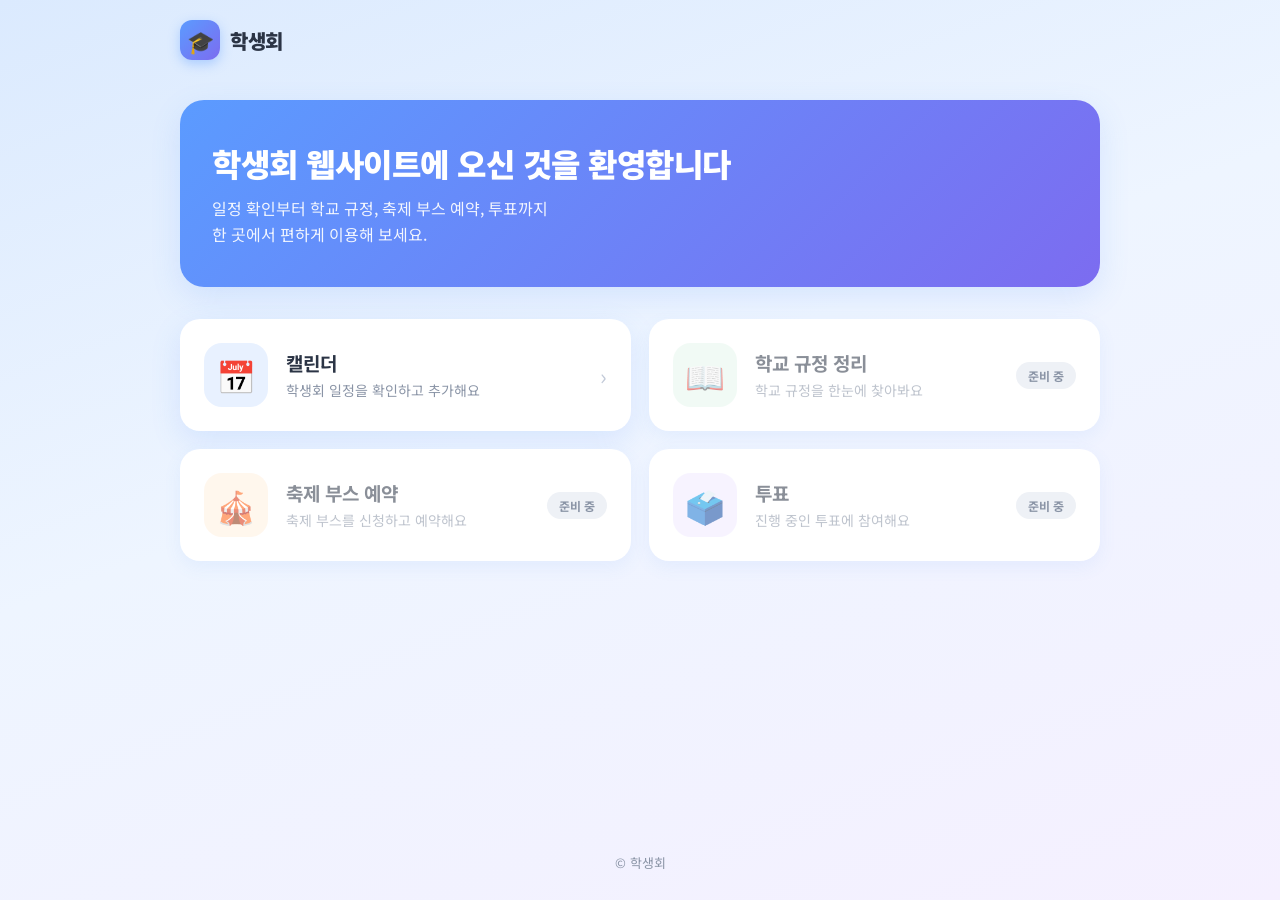
==== index.html @ 99720267 "로그인 Added user area rendering script to index.html." ====
<!DOCTYPE html>
<html lang="ko">
<head>
    <meta charset="UTF-8">
    <meta name="viewport" content="width=device-width, initial-scale=1.0">
    <title>학생회 웹사이트</title>
    <link rel="stylesheet" href="main.css">
</head>
<body>

    <header class="site-header">
        <a class="logo" href="index.html">
            <span class="logo-mark">🎓</span>
            <span>학생회</span>
        </a>

        <!-- 로그인 버튼 / 학번 + 로그아웃 (auth.js가 채워 줘요) -->
        <div id="userArea" class="user-area"></div>
    </header>

    <main>
        <section class="hero">
            <h1>학생회 웹사이트에 오신 것을 환영합니다</h1>
            <p>일정 확인부터 학교 규정, 축제 부스 예약, 투표까지<br>한 곳에서 편하게 이용해 보세요.</p>
        </section>

        <nav class="menu" aria-label="주요 메뉴">

            <!-- 캘린더: 연결됨 -->
            <a class="menu-card" href="calendar.html">
                <span class="menu-icon icon-calendar">📅</span>
                <span class="menu-text">
                    <h2>캘린더</h2>
                    <p>학생회 일정을 확인하고 추가해요</p>
                </span>
                <span class="menu-arrow">›</span>
            </a>

            <!-- 아래 기능들은 페이지가 만들어지면 <div>를 <a href="...">로 바꾸고
                 disabled 클래스와 badge를 빼면 돼요 -->
            <div class="menu-card disabled" aria-disabled="true">
                <span class="menu-icon icon-rules">📖</span>
                <span class="menu-text">
                    <h2>학교 규정 정리</h2>
                    <p>학교 규정을 한눈에 찾아봐요</p>
                </span>
                <span class="badge">준비 중</span>
            </div>

            <div class="menu-card disabled" aria-disabled="true">
                <span class="menu-icon icon-booth">🎪</span>
                <span class="menu-text">
                    <h2>축제 부스 예약</h2>
                    <p>축제 부스를 신청하고 예약해요</p>
                </span>
                <span class="badge">준비 중</span>
            </div>

            <div class="menu-card disabled" aria-disabled="true">
                <span class="menu-icon icon-vote">🗳️</span>
                <span class="menu-text">
                    <h2>투표</h2>
                    <p>진행 중인 투표에 참여해요</p>
                </span>
                <span class="badge">준비 중</span>
            </div>

        </nav>
    </main>

    <footer class="site-footer">
        © 학생회
    </footer>

    <script src="auth.js"></script>
    <script>
        Auth.renderUserArea(document.getElementById("userArea"));
    </script>
</body>
</html>
---- main.css ----
@import url("https://fonts.googleapis.com/css2?family=Noto+Sans+KR:wght@400;500;700;900&display=swap");

:root {
    --primary: #4f8cf7;
    --primary-dark: #3a72d8;
    --purple: #7c6cf0;
    --text: #2b3445;
    --muted: #8a94a6;
    --border: #e6ebf2;
    --shadow: 0 10px 30px rgba(79, 140, 247, 0.15);
}

* {
    box-sizing: border-box;
}

body {
    margin: 0;
    min-height: 100vh;
    display: flex;
    flex-direction: column;
    background: linear-gradient(160deg, #dbeafe 0%, #eef5ff 45%, #f5f0ff 100%);
    background-attachment: fixed;
    color: var(--text);
    font-family: "Noto Sans KR", "Apple SD Gothic Neo", "Malgun Gothic", sans-serif;
}

a {
    color: inherit;
    text-decoration: none;
}

/* ---------- 상단 바 ---------- */

.site-header {
    display: flex;
    justify-content: space-between;
    align-items: center;
    gap: 12px;
    width: 100%;
    max-width: 960px;
    margin: 0 auto;
    padding: 20px 20px 0;
}

.logo {
    display: flex;
    align-items: center;
    gap: 10px;
    font-size: 20px;
    font-weight: 900;
    letter-spacing: -0.3px;
}

.logo-mark {
    display: inline-flex;
    align-items: center;
    justify-content: center;
    width: 40px;
    height: 40px;
    border-radius: 12px;
    background: linear-gradient(135deg, #5b9bff, var(--purple));
    font-size: 22px;
    box-shadow: 0 4px 12px rgba(91, 155, 255, 0.4);
}

.login-button {
    padding: 10px 22px;
    border-radius: 999px;
    background-color: white;
    color: var(--primary-dark);
    font-weight: 700;
    font-size: 14px;
    box-shadow: 0 4px 12px rgba(79, 140, 247, 0.18);
    transition: background-color 0.15s, color 0.15s, transform 0.15s;
}

.login-button:hover {
    background-color: var(--primary);
    color: white;
    transform: translateY(-1px);
}

/* ---------- 메인 ---------- */

main {
    flex: 1;
    width: 100%;
    max-width: 960px;
    margin: 0 auto;
    padding: 0 20px;
}

.hero {
    margin: 40px 0 32px;
    padding: 40px 32px;
    border-radius: 24px;
    background: linear-gradient(135deg, #5b9bff, var(--purple));
    color: white;
    box-shadow: var(--shadow);
}

.hero h1 {
    margin: 0 0 10px;
    font-size: 32px;
    font-weight: 900;
    letter-spacing: -0.5px;
}

.hero p {
    margin: 0;
    font-size: 16px;
    opacity: 0.92;
    line-height: 1.6;
}

.menu {
    display: grid;
    grid-template-columns: repeat(2, minmax(0, 1fr));
    gap: 18px;
}

.menu-card {
    display: flex;
    align-items: center;
    gap: 18px;
    padding: 24px;
    border-radius: 20px;
    background-color: white;
    box-shadow: var(--shadow);
    transition: transform 0.18s, box-shadow 0.18s;
}

.menu-card:hover {
    transform: translateY(-4px);
    box-shadow: 0 16px 36px rgba(79, 140, 247, 0.28);
}

.menu-icon {
    flex-shrink: 0;
    display: flex;
    align-items: center;
    justify-content: center;
    width: 64px;
    height: 64px;
    border-radius: 18px;
    font-size: 32px;
}

.menu-text h2 {
    margin: 0 0 4px;
    font-size: 19px;
    font-weight: 700;
}

.menu-text p {
    margin: 0;
    font-size: 14px;
    line-height: 1.5;
    color: var(--muted);
}

.menu-arrow {
    margin-left: auto;
    font-size: 22px;
    color: #c2cad8;
    transition: transform 0.18s, color 0.18s;
}

.menu-card:hover .menu-arrow {
    transform: translateX(4px);
    color: var(--primary);
}

/* 카드별 아이콘 색 */
.icon-calendar { background-color: #e8f1ff; }
.icon-rules    { background-color: #e6f7ee; }
.icon-booth    { background-color: #fff1e0; }
.icon-vote     { background-color: #f1ebff; }

/* ---------- 준비 중(비활성) 항목 ---------- */

.menu-card.disabled {
    cursor: default;
    box-shadow: 0 6px 18px rgba(79, 140, 247, 0.08);
}

.menu-card.disabled:hover {
    transform: none;
    box-shadow: 0 6px 18px rgba(79, 140, 247, 0.08);
}

.menu-card.disabled .menu-icon,
.menu-card.disabled .menu-text {
    opacity: 0.55;
}

.badge {
    flex-shrink: 0;
    margin-left: auto;
    padding: 5px 12px;
    border-radius: 999px;
    background-color: #eef1f6;
    color: var(--muted);
    font-size: 12px;
    font-weight: 700;
}

.login-button.disabled {
    cursor: default;
    background-color: rgba(255, 255, 255, 0.6);
    color: var(--muted);
    box-shadow: none;
}

.login-button.disabled:hover {
    background-color: rgba(255, 255, 255, 0.6);
    color: var(--muted);
    transform: none;
}

/* ---------- 하단 ---------- */

.site-footer {
    padding: 36px 20px 28px;
    text-align: center;
    font-size: 13px;
    color: var(--muted);
}

/* ---------- 준비 중 페이지 ---------- */

.coming-soon {
    max-width: 480px;
    margin: 80px auto 0;
    padding: 48px 28px;
    border-radius: 24px;
    background-color: white;
    box-shadow: var(--shadow);
    text-align: center;
}

.coming-soon .big-icon {
    font-size: 56px;
    margin-bottom: 10px;
}

.coming-soon h1 {
    margin: 0 0 8px;
    font-size: 24px;
}

.coming-soon p {
    margin: 0 0 24px;
    color: var(--muted);
}

.home-button {
    display: inline-block;
    padding: 11px 26px;
    border-radius: 12px;
    background: linear-gradient(135deg, #5b9bff, var(--purple));
    color: white;
    font-weight: 700;
    box-shadow: 0 4px 12px rgba(91, 155, 255, 0.4);
}

.home-button:hover {
    box-shadow: 0 6px 16px rgba(91, 155, 255, 0.55);
}

/* ---------- 모바일 ---------- */

@media (max-width: 640px) {
    .site-header {
        padding: 14px 14px 0;
    }

    .logo {
        font-size: 17px;
    }

    main {
        padding: 0 14px;
    }

    .hero {
        margin: 24px 0 20px;
        padding: 28px 22px;
        border-radius: 20px;
    }

    .hero h1 {
        font-size: 24px;
    }

    .hero p {
        font-size: 14px;
    }

    .menu {
        grid-template-columns: 1fr;
        gap: 12px;
    }

    .menu-card {
        padding: 18px;
    }

    .menu-icon {
        width: 54px;
        height: 54px;
        font-size: 28px;
    }

    .coming-soon {
        margin-top: 40px;
    }
}
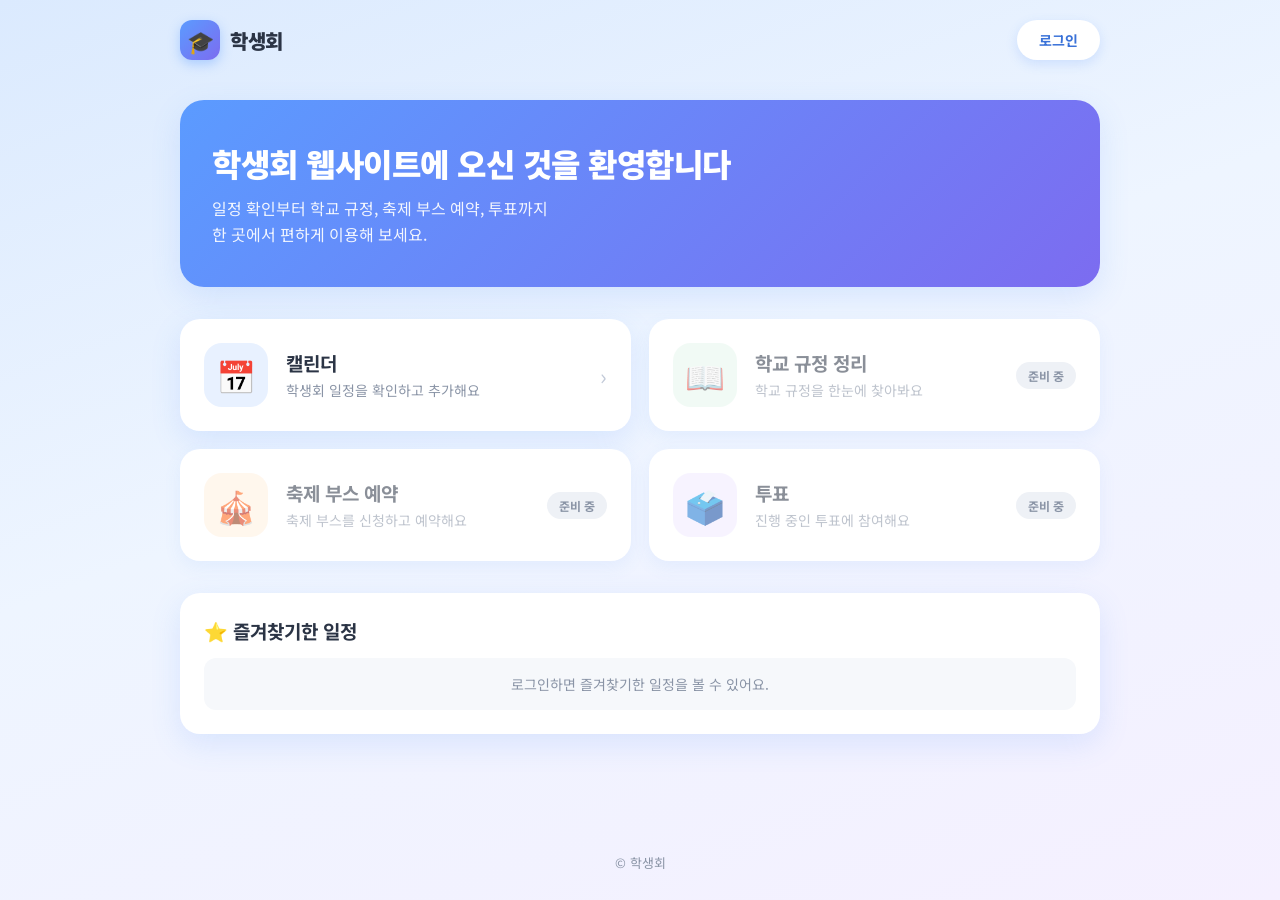
==== commit 536db764: "즐겨찾기 수정" ====
--- a/index.html
+++ b/index.html
@@ -66,6 +66,13 @@
             </div>
 
         </nav>
+
+        <!-- 즐겨찾기한 일정 (지나간 일정은 제외, 날짜순) -->
+        <section class="favorites" aria-labelledby="favoritesTitle">
+            <h2 id="favoritesTitle">⭐ 즐겨찾기한 일정</h2>
+            <ul id="favoriteList" class="favorite-list"></ul>
+            <p id="favoriteEmpty" class="favorite-empty" hidden></p>
+        </section>
     </main>
 
     <footer class="site-footer">
@@ -75,6 +82,130 @@
     <script src="auth.js"></script>
     <script>
         Auth.renderUserArea(document.getElementById("userArea"));
+
+        // ---------- 즐겨찾기한 일정 ----------
+
+        function pad(number) {
+            return String(number).padStart(2, "0");
+        }
+
+        function renderFavorites() {
+
+            const list = document.getElementById("favoriteList");
+            const empty = document.getElementById("favoriteEmpty");
+
+            list.innerHTML = "";
+            empty.hidden = true;
+
+            const user = Auth.getUser();
+
+            // 로그인 안 했으면 안내만 표시
+            if (!user) {
+                empty.textContent = "로그인하면 즐겨찾기한 일정을 볼 수 있어요.";
+                empty.hidden = false;
+                return;
+            }
+
+            // 내 즐겨찾기 ID 목록 (calendar 페이지에서 저장한 값)
+            let favoriteIds = [];
+
+            try {
+                const saved = JSON.parse(
+                    localStorage.getItem(`favoriteIds_${user.id}`)
+                );
+
+                if (Array.isArray(saved)) {
+                    favoriteIds = saved;
+                }
+            } catch (error) {
+                // 값이 깨졌으면 빈 목록으로 처리
+            }
+
+            const favoriteSet = new Set(favoriteIds);
+
+            // 전체 일정
+            let schedules = {};
+
+            try {
+                schedules = JSON.parse(localStorage.getItem("schedules")) || {};
+            } catch (error) {
+                schedules = {};
+            }
+
+            // 오늘 날짜 (YYYY-MM-DD)
+            const now = new Date();
+            const todayKey =
+                `${now.getFullYear()}-${pad(now.getMonth() + 1)}-${pad(now.getDate())}`;
+
+            const items = [];
+
+            for (const dateKey in schedules) {
+
+                const dayList = schedules[dateKey];
+
+                if (!Array.isArray(dayList)) {
+                    continue;
+                }
+
+                dayList.forEach(item => {
+
+                    if (!item || typeof item !== "object" || !favoriteSet.has(item.id)) {
+                        return;
+                    }
+
+                    const datetime = item.datetime || dateKey;
+                    const date = datetime.slice(0, 10);
+
+                    // 지나간 일정(어제까지)은 표시하지 않음 — 오늘 일정은 표시
+                    if (date < todayKey) {
+                        return;
+                    }
+
+                    items.push({
+                        datetime: datetime,
+                        date: date,
+                        title: item.title ?? item.text ?? ""
+                    });
+                });
+            }
+
+            if (items.length === 0) {
+                empty.textContent = "즐겨찾기한 일정이 없습니다.";
+                empty.hidden = false;
+                return;
+            }
+
+            // 날짜순 정렬
+            items.sort((a, b) => a.datetime.localeCompare(b.datetime));
+
+            items.forEach(item => {
+
+                const [year, month, day] = item.date.split("-");
+
+                // 올해가 아니면 연도도 같이 표시
+                const dateText =
+                    (Number(year) !== now.getFullYear() ? `${year}년 ` : "") +
+                    `${Number(month)}월 ${Number(day)}일`;
+
+                const row = document.createElement("li");
+                row.className = "favorite-item";
+
+                const dateElement = document.createElement("span");
+                dateElement.className = "favorite-date";
+                dateElement.textContent = dateText;
+
+                const titleElement = document.createElement("span");
+                titleElement.className = "favorite-title";
+                titleElement.textContent = item.title;
+
+                row.appendChild(dateElement);
+                row.appendChild(titleElement);
+
+                list.appendChild(row);
+            });
+        }
+
+        renderFavorites();
     </script>
 </body>
 </html>
--- a/main.css
+++ b/main.css
@@ -219,6 +219,396 @@
     transform: none;
 }
 
+/* ---------- 로그인 / 사용자 영역 ---------- */
+
+[hidden] {
+    display: none !important;
+}
+
+.user-area {
+    display: flex;
+    align-items: center;
+    gap: 8px;
+}
+
+.user-chip {
+    display: inline-flex;
+    align-items: center;
+    gap: 8px;
+    padding: 9px 14px;
+    border-radius: 999px;
+    background-color: white;
+    font-size: 14px;
+    font-weight: 700;
+    box-shadow: 0 4px 12px rgba(79, 140, 247, 0.18);
+}
+
+.role-badge {
+    padding: 2px 9px;
+    border-radius: 999px;
+    background-color: #eef1f6;
+    color: var(--muted);
+    font-size: 11px;
+    font-weight: 700;
+}
+
+.role-badge.admin {
+    background: linear-gradient(135deg, #5b9bff, var(--purple));
+    color: white;
+}
+
+.logout-button {
+    padding: 9px 14px;
+    border: none;
+    border-radius: 999px;
+    background-color: rgba(255, 255, 255, 0.7);
+    color: var(--muted);
+    font: inherit;
+    font-size: 13px;
+    font-weight: 700;
+    cursor: pointer;
+    transition: background-color 0.15s, color 0.15s;
+}
+
+.logout-button:hover {
+    background-color: white;
+    color: #d94444;
+}
+
+/* ---------- 로그인 화면 ---------- */
+
+/* 배경 장식 (흐릿한 색 덩어리) */
+.login-page {
+    position: relative;
+    overflow-x: hidden;
+}
+
+.login-page::before,
+.login-page::after {
+    content: "";
+    position: fixed;
+    z-index: 0;
+    border-radius: 50%;
+    filter: blur(70px);
+    opacity: 0.55;
+    pointer-events: none;
+}
+
+.login-page::before {
+    width: 380px;
+    height: 380px;
+    top: -90px;
+    left: -90px;
+    background: #9ec5ff;
+}
+
+.login-page::after {
+    width: 440px;
+    height: 440px;
+    right: -110px;
+    bottom: -130px;
+    background: #c9b8ff;
+}
+
+.login-page .site-header,
+.login-page .login-main {
+    position: relative;
+    z-index: 1;
+}
+
+.login-main {
+    flex: 1;
+    display: flex;
+    flex-direction: column;
+    align-items: center;
+    justify-content: center;
+    gap: 18px;
+    padding: 20px 20px 48px;
+}
+
+.login-card {
+    width: 440px;
+    max-width: 100%;
+    border-radius: 28px;
+    background-color: white;
+    box-shadow: 0 20px 50px rgba(79, 140, 247, 0.22);
+    overflow: hidden;
+    text-align: center;
+    animation: loginRise 0.5s ease both;
+}
+
+@keyframes loginRise {
+    from { opacity: 0; transform: translateY(24px); }
+    to { opacity: 1; transform: translateY(0); }
+}
+
+/* 위쪽 그라데이션 배너 */
+.login-banner {
+    position: relative;
+    padding: 36px 24px 40px;
+    background: linear-gradient(135deg, #5b9bff, var(--purple));
+    color: white;
+    overflow: hidden;
+}
+
+.login-banner::before,
+.login-banner::after {
+    content: "";
+    position: absolute;
+    border-radius: 50%;
+    background: rgba(255, 255, 255, 0.14);
+}
+
+.login-banner::before {
+    width: 170px;
+    height: 170px;
+    top: -65px;
+    right: -45px;
+}
+
+.login-banner::after {
+    width: 120px;
+    height: 120px;
+    left: -35px;
+    bottom: -55px;
+    background: rgba(255, 255, 255, 0.1);
+}
+
+.login-emoji {
+    position: relative;
+    display: inline-flex;
+    align-items: center;
+    justify-content: center;
+    width: 76px;
+    height: 76px;
+    margin-bottom: 12px;
+    border-radius: 50%;
+    background: rgba(255, 255, 255, 0.22);
+    box-shadow: inset 0 0 0 2px rgba(255, 255, 255, 0.4);
+    font-size: 38px;
+}
+
+.login-banner h1 {
+    position: relative;
+    margin: 0 0 4px;
+    font-size: 26px;
+    font-weight: 900;
+    letter-spacing: -0.3px;
+}
+
+.login-banner p {
+    position: relative;
+    margin: 0;
+    font-size: 14px;
+    opacity: 0.92;
+}
+
+.login-body {
+    padding: 28px 28px 32px;
+}
+
+.login-desc {
+    margin: 0 0 14px;
+    color: var(--muted);
+    font-size: 14px;
+    line-height: 1.5;
+}
+
+/* 학번 만드는 법 안내 */
+.id-guide {
+    display: flex;
+    flex-wrap: wrap;
+    align-items: center;
+    justify-content: center;
+    gap: 6px;
+    margin-bottom: 8px;
+}
+
+.id-guide span {
+    display: inline-flex;
+    flex-direction: column;
+    align-items: center;
+    min-width: 58px;
+    padding: 8px 10px;
+    border-radius: 14px;
+    background-color: #f3f7ff;
+    color: var(--muted);
+    font-size: 12px;
+    font-weight: 500;
+}
+
+.id-guide b {
+    font-size: 20px;
+    font-weight: 900;
+    line-height: 1.2;
+    color: var(--primary-dark);
+}
+
+.id-guide .eq {
+    min-width: 0;
+    padding: 0 2px;
+    background: none;
+    font-size: 20px;
+    font-weight: 700;
+    color: #c2cad8;
+}
+
+.id-guide .result {
+    background: linear-gradient(135deg, #5b9bff, var(--purple));
+    color: rgba(255, 255, 255, 0.9);
+}
+
+.id-guide .result b {
+    color: white;
+}
+
+.login-card form {
+    text-align: center;
+}
+
+.login-card label {
+    display: block;
+    margin: 18px 0 8px;
+    font-size: 13px;
+    font-weight: 700;
+    color: #4a5568;
+}
+
+.login-card input {
+    width: 100%;
+    padding: 16px 14px;
+    border: 2px solid var(--border);
+    border-radius: 16px;
+    background-color: #fafcff;
+    font: inherit;
+    font-size: 28px;
+    font-weight: 700;
+    letter-spacing: 12px;
+    text-indent: 12px;
+    text-align: center;
+    transition: border-color 0.15s, box-shadow 0.15s, background-color 0.15s;
+}
+
+.login-card input::placeholder {
+    color: #c9d0dd;
+    font-weight: 500;
+}
+
+.login-card input:focus {
+    outline: none;
+    border-color: var(--primary);
+    background-color: white;
+    box-shadow: 0 0 0 4px rgba(79, 140, 247, 0.18);
+}
+
+.login-error {
+    margin: 12px 0 0;
+    padding: 10px 12px;
+    border-radius: 12px;
+    background-color: #fdeaea;
+    color: #d94444;
+    font-size: 13px;
+    line-height: 1.5;
+    animation: shake 0.35s ease;
+}
+
+@keyframes shake {
+    0%, 100% { transform: translateX(0); }
+    25% { transform: translateX(-6px); }
+    75% { transform: translateX(6px); }
+}
+
+.login-submit {
+    width: 100%;
+    margin-top: 18px;
+    padding: 15px;
+    border: none;
+    border-radius: 16px;
+    background: linear-gradient(135deg, #5b9bff, var(--purple));
+    color: white;
+    font: inherit;
+    font-size: 16px;
+    font-weight: 700;
+    cursor: pointer;
+    box-shadow: 0 6px 16px rgba(91, 155, 255, 0.45);
+    transition: box-shadow 0.15s, transform 0.15s;
+}
+
+.login-submit:hover {
+    transform: translateY(-2px);
+    box-shadow: 0 10px 22px rgba(91, 155, 255, 0.55);
+}
+
+.login-submit:active {
+    transform: scale(0.98);
+}
+
+.login-actions {
+    display: flex;
+    justify-content: center;
+    gap: 8px;
+}
+
+.secondary-button {
+    padding: 11px 22px;
+    border: none;
+    border-radius: 12px;
+    background-color: #eef1f6;
+    color: #4a5568;
+    font: inherit;
+    font-weight: 700;
+    cursor: pointer;
+}
+
+.secondary-button:hover {
+    background-color: #dfe4ec;
+}
+
+.login-back {
+    font-size: 14px;
+    font-weight: 500;
+    color: var(--primary-dark);
+}
+
+.login-back:hover {
+    text-decoration: underline;
+}
+
+@media (max-width: 480px) {
+    .login-main {
+        padding: 12px 14px 32px;
+    }
+
+    .login-banner {
+        padding: 28px 20px 32px;
+    }
+
+    .login-emoji {
+        width: 64px;
+        height: 64px;
+        font-size: 32px;
+    }
+
+    .login-body {
+        padding: 22px 18px 26px;
+    }
+
+    .id-guide span {
+        min-width: 50px;
+        padding: 6px 8px;
+    }
+
+    .id-guide b {
+        font-size: 17px;
+    }
+
+    .login-card input {
+        font-size: 24px;
+        letter-spacing: 9px;
+        text-indent: 9px;
+    }
+}
+
 /* ---------- 하단 ---------- */
 
 .site-footer {
@@ -317,3 +707,79 @@
         margin-top: 40px;
     }
 }
+
+/* ---------- 즐겨찾기한 일정 (메인) ---------- */
+
+.favorites {
+    margin-top: 32px;
+    padding: 24px;
+    border-radius: 20px;
+    background-color: white;
+    box-shadow: var(--shadow);
+}
+
+.favorites h2 {
+    margin: 0 0 14px;
+    font-size: 19px;
+    font-weight: 700;
+}
+
+.favorite-list {
+    display: flex;
+    flex-direction: column;
+    gap: 8px;
+    margin: 0;
+    padding: 0;
+    list-style: none;
+}
+
+.favorite-item {
+    display: flex;
+    align-items: center;
+    gap: 14px;
+    padding: 12px 14px;
+    border-radius: 12px;
+    background-color: #fffaf0;
+    border-left: 4px solid #f5b301;
+}
+
+.favorite-date {
+    flex-shrink: 0;
+    min-width: 84px;
+    font-size: 14px;
+    font-weight: 700;
+    color: #a87800;
+}
+
+.favorite-title {
+    min-width: 0;
+    font-size: 15px;
+    font-weight: 500;
+    overflow-wrap: anywhere;
+}
+
+.favorite-empty {
+    margin: 0;
+    padding: 16px;
+    border-radius: 12px;
+    background-color: #f6f8fb;
+    color: var(--muted);
+    font-size: 14px;
+    text-align: center;
+}
+
+@media (max-width: 640px) {
+    .favorites {
+        margin-top: 20px;
+        padding: 18px;
+    }
+
+    .favorite-item {
+        gap: 10px;
+    }
+
+    .favorite-date {
+        min-width: 70px;
+        font-size: 13px;
+    }
+}
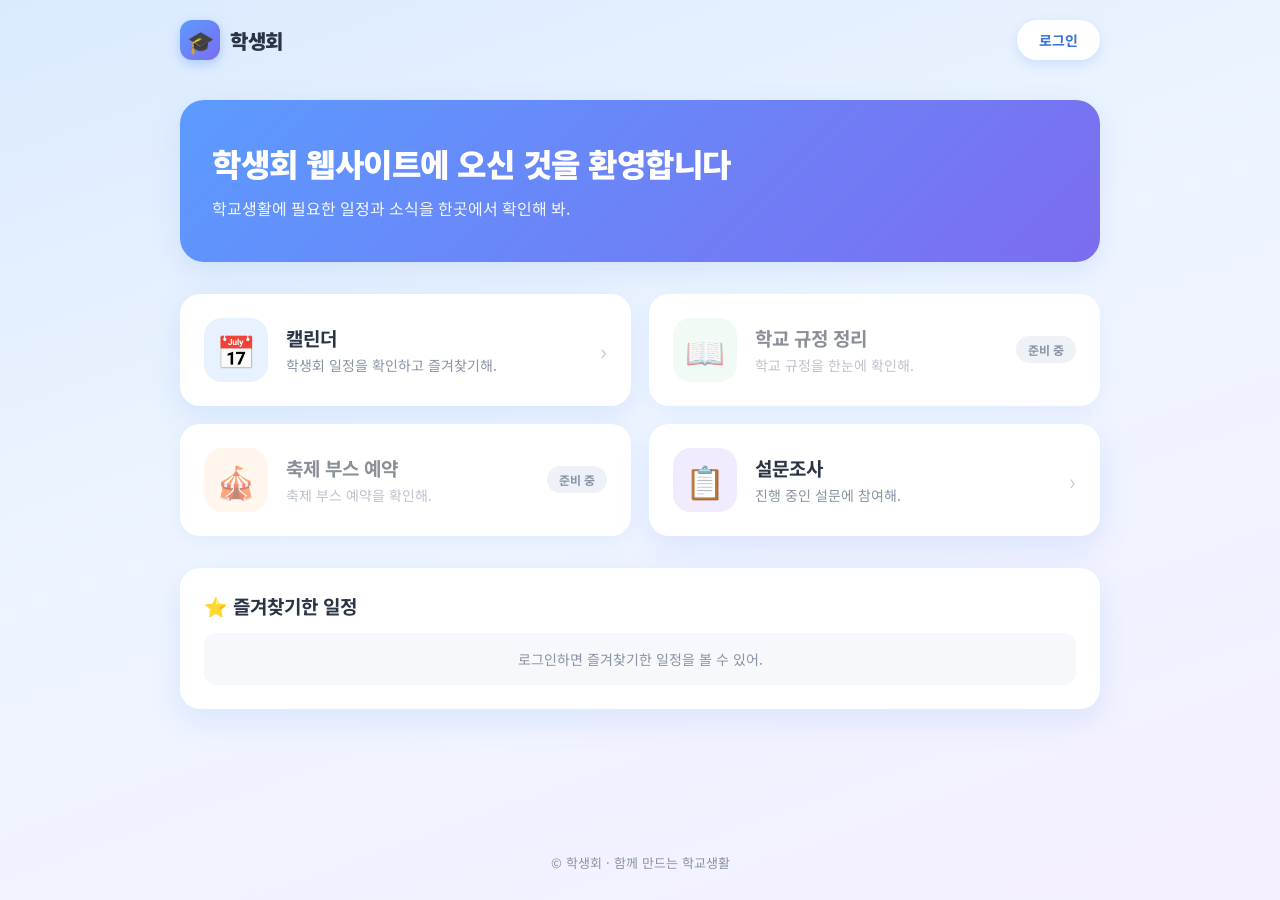
==== commit 7ebc98c4: "최종설문관리 Added a new stylesheet for additional styles and updated the HTML structure with new sections" ====
--- a/index.html
+++ b/index.html
@@ -1,211 +1,193 @@
+
 <!DOCTYPE html>
 <html lang="ko">
 <head>
-    <meta charset="UTF-8">
-    <meta name="viewport" content="width=device-width, initial-scale=1.0">
-    <title>학생회 웹사이트</title>
-    <link rel="stylesheet" href="main.css">
+  <meta charset="UTF-8">
+  <meta name="viewport" content="width=device-width, initial-scale=1.0">
+  <title>학생회 웹사이트</title>
+  <link rel="stylesheet" href="main.css">
+  <link rel="stylesheet" href="main-additions.css">
 </head>
 <body>
+  <header class="site-header">
+    <a class="logo" href="index.html">
+      <span class="logo-mark">🎓</span>
+      <span>학생회</span>
+    </a>
+    <div id="userArea" class="user-area"></div>
+  </header>
 
-    <header class="site-header">
-        <a class="logo" href="index.html">
-            <span class="logo-mark">🎓</span>
-            <span>학생회</span>
-        </a>
+  <main>
+    <section class="hero">
+      <h1>학생회 웹사이트에 오신 것을 환영합니다</h1>
+      <p>학교생활에 필요한 일정과 소식을 한곳에서 확인해 봐.</p>
+    </section>
 
-        <!-- 로그인 버튼 / 학번 + 로그아웃 (auth.js가 채워 줘요) -->
-        <div id="userArea" class="user-area"></div>
-    </header>
+    <nav class="menu" aria-label="주요 메뉴">
+      <a class="menu-card" href="calendar.html">
+        <span class="menu-icon icon-calendar">📅</span>
+        <span class="menu-text">
+          <h2>캘린더</h2>
+          <p>학생회 일정을 확인하고 즐겨찾기해.</p>
+        </span>
+        <span class="menu-arrow">›</span>
+      </a>
 
-    <main>
-        <section class="hero">
-            <h1>학생회 웹사이트에 오신 것을 환영합니다</h1>
-            <p>일정 확인부터 학교 규정, 축제 부스 예약, 투표까지<br>한 곳에서 편하게 이용해 보세요.</p>
-        </section>
+      <!-- 다른 친구들이 만드는 교칙·부스 코드는 건드리지 않음 -->
+      <div class="menu-card disabled" aria-disabled="true">
+        <span class="menu-icon icon-rules">📖</span>
+        <span class="menu-text">
+          <h2>학교 규정 정리</h2>
+          <p>학교 규정을 한눈에 확인해.</p>
+        </span>
+        <span class="badge">준비 중</span>
+      </div>
 
-        <nav class="menu" aria-label="주요 메뉴">
+      <div class="menu-card disabled" aria-disabled="true">
+        <span class="menu-icon icon-booth">🎪</span>
+        <span class="menu-text">
+          <h2>축제 부스 예약</h2>
+          <p>축제 부스 예약을 확인해.</p>
+        </span>
+        <span class="badge">준비 중</span>
+      </div>
 
-            <!-- 캘린더: 연결됨 -->
-            <a class="menu-card" href="calendar.html">
-                <span class="menu-icon icon-calendar">📅</span>
-                <span class="menu-text">
-                    <h2>캘린더</h2>
-                    <p>학생회 일정을 확인하고 추가해요</p>
-                </span>
-                <span class="menu-arrow">›</span>
-            </a>
+      <a class="menu-card" href="survey.html">
+        <span class="menu-icon icon-vote">📋</span>
+        <span class="menu-text">
+          <h2>설문조사</h2>
+          <p>진행 중인 설문에 참여해.</p>
+        </span>
+        <span class="menu-arrow">›</span>
+      </a>
+    </nav>
 
-            <!-- 아래 기능들은 페이지가 만들어지면 <div>를 <a href="...">로 바꾸고
-                 disabled 클래스와 badge를 빼면 돼요 -->
-            <div class="menu-card disabled" aria-disabled="true">
-                <span class="menu-icon icon-rules">📖</span>
-                <span class="menu-text">
-                    <h2>학교 규정 정리</h2>
-                    <p>학교 규정을 한눈에 찾아봐요</p>
-                </span>
-                <span class="badge">준비 중</span>
-            </div>
+    <section class="favorites" aria-labelledby="favoritesTitle">
+      <h2 id="favoritesTitle">⭐ 즐겨찾기한 일정</h2>
+      <ul id="favoriteList" class="favorite-list"></ul>
+      <p id="favoriteEmpty" class="favorite-empty" hidden></p>
+    </section>
 
-            <div class="menu-card disabled" aria-disabled="true">
-                <span class="menu-icon icon-booth">🎪</span>
-                <span class="menu-text">
-                    <h2>축제 부스 예약</h2>
-                    <p>축제 부스를 신청하고 예약해요</p>
-                </span>
-                <span class="badge">준비 중</span>
-            </div>
+    <section class="external-links" id="externalLinks" hidden>
+      <a class="external-link" id="instagramLink"
+         target="_blank" rel="noopener noreferrer" hidden>
+        <span>◎</span> 학생회 인스타그램 ↗
+      </a>
+      <a class="external-link" id="schoolLink"
+         target="_blank" rel="noopener noreferrer" hidden>
+        <span>⌂</span> 학교 공식 사이트 ↗
+      </a>
+    </section>
 
-            <div class="menu-card disabled" aria-disabled="true">
-                <span class="menu-icon icon-vote">🗳️</span>
-                <span class="menu-text">
-                    <h2>투표</h2>
-                    <p>진행 중인 투표에 참여해요</p>
-                </span>
-                <span class="badge">준비 중</span>
-            </div>
+    <div id="adminShortcut" hidden>
+      <a class="admin-shortcut" href="admin.html">⚙ 관리자 대시보드</a>
+    </div>
+  </main>
 
-        </nav>
+  <footer class="site-footer">© 학생회 · 함께 만드는 학교생활</footer>
 
-        <!-- 즐겨찾기한 일정 (지나간 일정은 제외, 날짜순) -->
-        <section class="favorites" aria-labelledby="favoritesTitle">
-            <h2 id="favoritesTitle">⭐ 즐겨찾기한 일정</h2>
-            <ul id="favoriteList" class="favorite-list"></ul>
-            <p id="favoriteEmpty" class="favorite-empty" hidden></p>
-        </section>
-    </main>
+  <script src="auth.js"></script>
+  <script>
+    Auth.renderUserArea(document.getElementById("userArea"));
 
-    <footer class="site-footer">
-        © 학생회
-    </footer>
+    const user = Auth.getUser();
+    document.getElementById("adminShortcut").hidden = !user?.isAdmin;
 
-    <script src="auth.js"></script>
-    <script>
-        Auth.renderUserArea(document.getElementById("userArea"));
+    const links = JSON.parse(
+      localStorage.getItem("councilExternalLinks") ||
+      '{"instagram":"","school":""}'
+    );
 
-        // ---------- 즐겨찾기한 일정 ----------
+    function setExternalLink(id, value) {
+      const element = document.getElementById(id);
+      if (!value) return;
+      try {
+        const url = new URL(value);
+        if (!["https:", "http:"].includes(url.protocol)) return;
+        element.href = url.href;
+        element.hidden = false;
+        document.getElementById("externalLinks").hidden = false;
+      } catch {}
+    }
 
-        function pad(number) {
-            return String(number).padStart(2, "0");
-        }
+    setExternalLink("instagramLink", links.instagram);
+    setExternalLink("schoolLink", links.school);
 
-        function renderFavorites() {
+    function pad(n) { return String(n).padStart(2, "0"); }
 
-            const list = document.getElementById("favoriteList");
-            const empty = document.getElementById("favoriteEmpty");
+    function renderFavorites() {
+      const list = document.getElementById("favoriteList");
+      const empty = document.getElementById("favoriteEmpty");
+      list.replaceChildren();
+      empty.hidden = true;
 
-            list.innerHTML = "";
-            empty.hidden = true;
+      if (!user) {
+        empty.textContent = "로그인하면 즐겨찾기한 일정을 볼 수 있어.";
+        empty.hidden = false;
+        return;
+      }
 
-            const user = Auth.getUser();
+      let favoriteIds = [];
+      let schedules = {};
 
-            // 로그인 안 했으면 안내만 표시
-            if (!user) {
-                empty.textContent = "로그인하면 즐겨찾기한 일정을 볼 수 있어요.";
-                empty.hidden = false;
-                return;
-            }
+      try {
+        favoriteIds = JSON.parse(
+          localStorage.getItem(`favoriteIds_${user.id}`) || "[]"
+        );
+        schedules = JSON.parse(
+          localStorage.getItem("schedules") || "{}"
+        );
+      } catch {}
 
-            // 내 즐겨찾기 ID 목록 (calendar 페이지에서 저장한 값)
-            let favoriteIds = [];
+      const now = new Date();
+      const today =
+        `${now.getFullYear()}-${pad(now.getMonth()+1)}-${pad(now.getDate())}`;
+      const items = [];
 
-            try {
-                const saved = JSON.parse(
-                    localStorage.getItem(`favoriteIds_${user.id}`)
-                );
+      for (const dateKey in schedules) {
+        if (!Array.isArray(schedules[dateKey])) continue;
 
-                if (Array.isArray(saved)) {
-                    favoriteIds = saved;
-                }
-            } catch (error) {
-                // 값이 깨졌으면 빈 목록으로 처리
-            }
+        schedules[dateKey].forEach(item => {
+          if (!item || !favoriteIds.includes(item.id)) return;
 
-            const favoriteSet = new Set(favoriteIds);
+          const datetime = item.datetime || dateKey;
+          const date = datetime.slice(0, 10);
+          if (date < today) return;
 
-            // 전체 일정
-            let schedules = {};
+          items.push({
+            date,
+            datetime,
+            title: item.title || item.text || ""
+          });
+        });
+      }
 
-            try {
-                schedules = JSON.parse(localStorage.getItem("schedules")) || {};
-            } catch (error) {
-                schedules = {};
-            }
+      items.sort((a,b) => a.datetime.localeCompare(b.datetime));
 
-            // 오늘 날짜 (YYYY-MM-DD)
-            const now = new Date();
-            const todayKey =
-                `${now.getFullYear()}-${pad(now.getMonth() + 1)}-${pad(now.getDate())}`;
+      if (!items.length) {
+        empty.textContent = "즐겨찾기한 일정이 없어.";
+        empty.hidden = false;
+        return;
+      }
 
-            const items = [];
+      items.forEach(item => {
+        const li = document.createElement("li");
+        li.className = "favorite-item";
 
-            for (const dateKey in schedules) {
+        const date = document.createElement("span");
+        date.className = "favorite-date";
+        date.textContent = item.date;
 
-                const dayList = schedules[dateKey];
+        const title = document.createElement("span");
+        title.className = "favorite-title";
+        title.textContent = item.title;
 
-                if (!Array.isArray(dayList)) {
-                    continue;
-                }
+        li.append(date, title);
+        list.append(li);
+      });
+    }
 
-                dayList.forEach(item => {
-
-                    if (!item || typeof item !== "object" || !favoriteSet.has(item.id)) {
-                        return;
-                    }
-
-                    const datetime = item.datetime || dateKey;
-                    const date = datetime.slice(0, 10);
-
-                    // 지나간 일정(어제까지)은 표시하지 않음 — 오늘 일정은 표시
-                    if (date < todayKey) {
-                        return;
-                    }
-
-                    items.push({
-                        datetime: datetime,
-                        date: date,
-                        title: item.title ?? item.text ?? ""
-                    });
-                });
-            }
-
-            if (items.length === 0) {
-                empty.textContent = "즐겨찾기한 일정이 없습니다.";
-                empty.hidden = false;
-                return;
-            }
-
-            // 날짜순 정렬
-            items.sort((a, b) => a.datetime.localeCompare(b.datetime));
-
-            items.forEach(item => {
-
-                const [year, month, day] = item.date.split("-");
-
-                // 올해가 아니면 연도도 같이 표시
-                const dateText =
-                    (Number(year) !== now.getFullYear() ? `${year}년 ` : "") +
-                    `${Number(month)}월 ${Number(day)}일`;
-
-                const row = document.createElement("li");
-                row.className = "favorite-item";
-
-                const dateElement = document.createElement("span");
-                dateElement.className = "favorite-date";
-                dateElement.textContent = dateText;
-
-                const titleElement = document.createElement("span");
-                titleElement.className = "favorite-title";
-                titleElement.textContent = item.title;
-
-                row.appendChild(dateElement);
-                row.appendChild(titleElement);
-
-                list.appendChild(row);
-            });
-        }
-
-        renderFavorites();
-    </script>
+    renderFavorites();
+  </script>
 </body>
 </html>
--- a/main-additions.css
+++ b/main-additions.css
@@ -0,0 +1,39 @@
+/* index.html의 외부 링크 버튼 */
+.external-links {
+    display: flex;
+    gap: 10px;
+    justify-content: center;
+    margin: 24px 0 8px;
+    flex-wrap: wrap;
+}
+
+.external-link {
+    display: inline-flex;
+    align-items: center;
+    gap: 8px;
+    padding: 10px 15px;
+    border: 1px solid #e4eaf3;
+    border-radius: 999px;
+    background: rgba(255, 255, 255, .85);
+    color: #416fce;
+    font-size: 13px;
+    font-weight: 700;
+    box-shadow: 0 5px 16px rgba(79, 140, 247, .10);
+    transition: transform .15s, box-shadow .15s;
+}
+
+.external-link:hover {
+    transform: translateY(-2px);
+    box-shadow:0 9px 22px rgba(79,140,247,.16)
+}
+
+.admin-shortcut {
+    display: inline-flex;
+    margin-top: 10px;
+    padding: 7px 12px;
+    border-radius: 999px;
+    background: #f0edff;
+    color: #6654c7;
+    font-size: 12px;
+    font-weight: 700;
+}
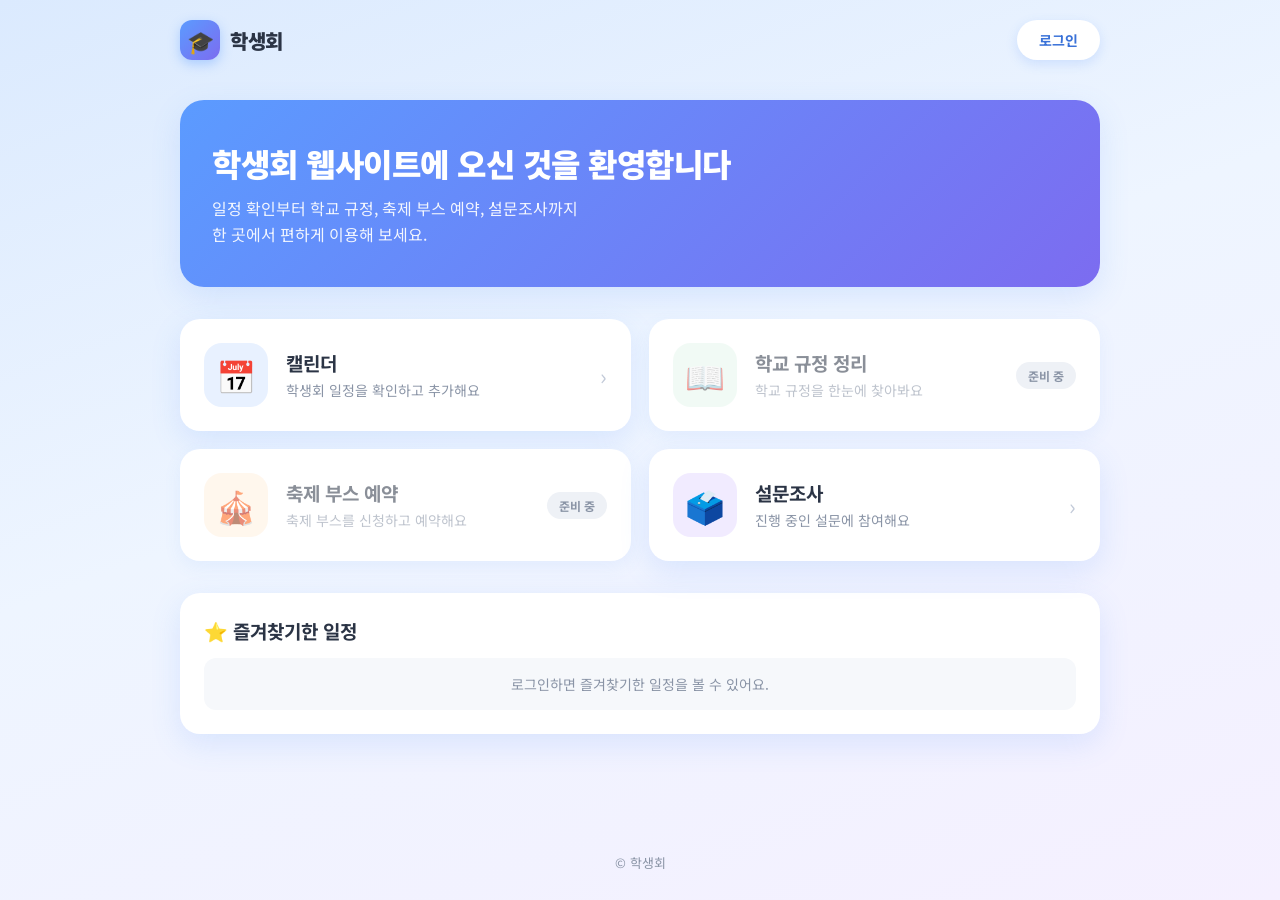
==== commit 1bdbcdbd: "클로드야고마워" ====
--- a/index.html
+++ b/index.html
@@ -1,193 +1,212 @@
-
 <!DOCTYPE html>
 <html lang="ko">
 <head>
-  <meta charset="UTF-8">
-  <meta name="viewport" content="width=device-width, initial-scale=1.0">
-  <title>학생회 웹사이트</title>
-  <link rel="stylesheet" href="main.css">
-  <link rel="stylesheet" href="main-additions.css">
+    <meta charset="UTF-8">
+    <meta name="viewport" content="width=device-width, initial-scale=1.0">
+    <title>학생회 웹사이트</title>
+    <link rel="stylesheet" href="main.css">
 </head>
 <body>
-  <header class="site-header">
-    <a class="logo" href="index.html">
-      <span class="logo-mark">🎓</span>
-      <span>학생회</span>
-    </a>
-    <div id="userArea" class="user-area"></div>
-  </header>
-
-  <main>
-    <section class="hero">
-      <h1>학생회 웹사이트에 오신 것을 환영합니다</h1>
-      <p>학교생활에 필요한 일정과 소식을 한곳에서 확인해 봐.</p>
-    </section>
-
-    <nav class="menu" aria-label="주요 메뉴">
-      <a class="menu-card" href="calendar.html">
-        <span class="menu-icon icon-calendar">📅</span>
-        <span class="menu-text">
-          <h2>캘린더</h2>
-          <p>학생회 일정을 확인하고 즐겨찾기해.</p>
-        </span>
-        <span class="menu-arrow">›</span>
-      </a>
-
-      <!-- 다른 친구들이 만드는 교칙·부스 코드는 건드리지 않음 -->
-      <div class="menu-card disabled" aria-disabled="true">
-        <span class="menu-icon icon-rules">📖</span>
-        <span class="menu-text">
-          <h2>학교 규정 정리</h2>
-          <p>학교 규정을 한눈에 확인해.</p>
-        </span>
-        <span class="badge">준비 중</span>
-      </div>
-
-      <div class="menu-card disabled" aria-disabled="true">
-        <span class="menu-icon icon-booth">🎪</span>
-        <span class="menu-text">
-          <h2>축제 부스 예약</h2>
-          <p>축제 부스 예약을 확인해.</p>
-        </span>
-        <span class="badge">준비 중</span>
-      </div>
-
-      <a class="menu-card" href="survey.html">
-        <span class="menu-icon icon-vote">📋</span>
-        <span class="menu-text">
-          <h2>설문조사</h2>
-          <p>진행 중인 설문에 참여해.</p>
-        </span>
-        <span class="menu-arrow">›</span>
-      </a>
-    </nav>
-
-    <section class="favorites" aria-labelledby="favoritesTitle">
-      <h2 id="favoritesTitle">⭐ 즐겨찾기한 일정</h2>
-      <ul id="favoriteList" class="favorite-list"></ul>
-      <p id="favoriteEmpty" class="favorite-empty" hidden></p>
-    </section>
-
-    <section class="external-links" id="externalLinks" hidden>
-      <a class="external-link" id="instagramLink"
-         target="_blank" rel="noopener noreferrer" hidden>
-        <span>◎</span> 학생회 인스타그램 ↗
-      </a>
-      <a class="external-link" id="schoolLink"
-         target="_blank" rel="noopener noreferrer" hidden>
-        <span>⌂</span> 학교 공식 사이트 ↗
-      </a>
-    </section>
-
-    <div id="adminShortcut" hidden>
-      <a class="admin-shortcut" href="admin.html">⚙ 관리자 대시보드</a>
-    </div>
-  </main>
-
-  <footer class="site-footer">© 학생회 · 함께 만드는 학교생활</footer>
-
-  <script src="auth.js"></script>
-  <script>
-    Auth.renderUserArea(document.getElementById("userArea"));
-
-    const user = Auth.getUser();
-    document.getElementById("adminShortcut").hidden = !user?.isAdmin;
-
-    const links = JSON.parse(
-      localStorage.getItem("councilExternalLinks") ||
-      '{"instagram":"","school":""}'
-    );
-
-    function setExternalLink(id, value) {
-      const element = document.getElementById(id);
-      if (!value) return;
-      try {
-        const url = new URL(value);
-        if (!["https:", "http:"].includes(url.protocol)) return;
-        element.href = url.href;
-        element.hidden = false;
-        document.getElementById("externalLinks").hidden = false;
-      } catch {}
-    }
-
-    setExternalLink("instagramLink", links.instagram);
-    setExternalLink("schoolLink", links.school);
-
-    function pad(n) { return String(n).padStart(2, "0"); }
-
-    function renderFavorites() {
-      const list = document.getElementById("favoriteList");
-      const empty = document.getElementById("favoriteEmpty");
-      list.replaceChildren();
-      empty.hidden = true;
-
-      if (!user) {
-        empty.textContent = "로그인하면 즐겨찾기한 일정을 볼 수 있어.";
-        empty.hidden = false;
-        return;
-      }
-
-      let favoriteIds = [];
-      let schedules = {};
-
-      try {
-        favoriteIds = JSON.parse(
-          localStorage.getItem(`favoriteIds_${user.id}`) || "[]"
-        );
-        schedules = JSON.parse(
-          localStorage.getItem("schedules") || "{}"
-        );
-      } catch {}
-
-      const now = new Date();
-      const today =
-        `${now.getFullYear()}-${pad(now.getMonth()+1)}-${pad(now.getDate())}`;
-      const items = [];
-
-      for (const dateKey in schedules) {
-        if (!Array.isArray(schedules[dateKey])) continue;
-
-        schedules[dateKey].forEach(item => {
-          if (!item || !favoriteIds.includes(item.id)) return;
-
-          const datetime = item.datetime || dateKey;
-          const date = datetime.slice(0, 10);
-          if (date < today) return;
-
-          items.push({
-            date,
-            datetime,
-            title: item.title || item.text || ""
-          });
-        });
-      }
-
-      items.sort((a,b) => a.datetime.localeCompare(b.datetime));
-
-      if (!items.length) {
-        empty.textContent = "즐겨찾기한 일정이 없어.";
-        empty.hidden = false;
-        return;
-      }
-
-      items.forEach(item => {
-        const li = document.createElement("li");
-        li.className = "favorite-item";
-
-        const date = document.createElement("span");
-        date.className = "favorite-date";
-        date.textContent = item.date;
-
-        const title = document.createElement("span");
-        title.className = "favorite-title";
-        title.textContent = item.title;
-
-        li.append(date, title);
-        list.append(li);
-      });
-    }
-
-    renderFavorites();
-  </script>
+
+    <header class="site-header">
+        <a class="logo" href="index.html">
+            <span class="logo-mark">🎓</span>
+            <span>학생회</span>
+        </a>
+
+        <!-- 로그인 버튼 / 학번 + 로그아웃 (auth.js가 채워 줘요) -->
+        <div id="userArea" class="user-area"></div>
+    </header>
+
+    <main>
+        <section class="hero">
+            <h1>학생회 웹사이트에 오신 것을 환영합니다</h1>
+            <p>일정 확인부터 학교 규정, 축제 부스 예약, 설문조사까지<br>한 곳에서 편하게 이용해 보세요.</p>
+        </section>
+
+        <nav class="menu" aria-label="주요 메뉴">
+
+            <!-- 캘린더: 연결됨 -->
+            <a class="menu-card" href="calendar.html">
+                <span class="menu-icon icon-calendar">📅</span>
+                <span class="menu-text">
+                    <h2>캘린더</h2>
+                    <p>학생회 일정을 확인하고 추가해요</p>
+                </span>
+                <span class="menu-arrow">›</span>
+            </a>
+
+            <!-- 아래 기능들은 페이지가 만들어지면 <div>를 <a href="...">로 바꾸고
+                 disabled 클래스와 badge를 빼면 돼요 -->
+            <div class="menu-card disabled" aria-disabled="true">
+                <span class="menu-icon icon-rules">📖</span>
+                <span class="menu-text">
+                    <h2>학교 규정 정리</h2>
+                    <p>학교 규정을 한눈에 찾아봐요</p>
+                </span>
+                <span class="badge">준비 중</span>
+            </div>
+
+            <div class="menu-card disabled" aria-disabled="true">
+                <span class="menu-icon icon-booth">🎪</span>
+                <span class="menu-text">
+                    <h2>축제 부스 예약</h2>
+                    <p>축제 부스를 신청하고 예약해요</p>
+                </span>
+                <span class="badge">준비 중</span>
+            </div>
+
+            <!-- 설문조사: 연결됨 (예전 "투표") -->
+            <a class="menu-card" href="survey.html">
+                <span class="menu-icon icon-vote">🗳️</span>
+                <span class="menu-text">
+                    <h2>설문조사</h2>
+                    <p>진행 중인 설문에 참여해요</p>
+                </span>
+                <span class="menu-arrow">›</span>
+            </a>
+
+        </nav>
+
+        <!-- 즐겨찾기한 일정 (지나간 일정은 제외, 날짜순) -->
+        <section class="favorites" aria-labelledby="favoritesTitle">
+            <h2 id="favoritesTitle">⭐ 즐겨찾기한 일정</h2>
+            <ul id="favoriteList" class="favorite-list"></ul>
+            <p id="favoriteEmpty" class="favorite-empty" hidden></p>
+        </section>
+    </main>
+
+    <footer class="site-footer">
+        © 학생회
+    </footer>
+
+    <script src="auth.js"></script>
+    <script>
+        Auth.renderUserArea(document.getElementById("userArea"));
+
+        // ---------- 즐겨찾기한 일정 ----------
+
+        function pad(number) {
+            return String(number).padStart(2, "0");
+        }
+
+        function renderFavorites() {
+
+            const list = document.getElementById("favoriteList");
+            const empty = document.getElementById("favoriteEmpty");
+
+            list.innerHTML = "";
+            empty.hidden = true;
+
+            const user = Auth.getUser();
+
+            // 로그인 안 했으면 안내만 표시
+            if (!user) {
+                empty.textContent = "로그인하면 즐겨찾기한 일정을 볼 수 있어요.";
+                empty.hidden = false;
+                return;
+            }
+
+            // 내 즐겨찾기 ID 목록 (calendar 페이지에서 저장한 값)
+            let favoriteIds = [];
+
+            try {
+                const saved = JSON.parse(
+                    localStorage.getItem(`favoriteIds_${user.id}`)
+                );
+
+                if (Array.isArray(saved)) {
+                    favoriteIds = saved;
+                }
+            } catch (error) {
+                // 값이 깨졌으면 빈 목록으로 처리
+            }
+
+            const favoriteSet = new Set(favoriteIds);
+
+            // 전체 일정
+            let schedules = {};
+
+            try {
+                schedules = JSON.parse(localStorage.getItem("schedules")) || {};
+            } catch (error) {
+                schedules = {};
+            }
+
+            // 오늘 날짜 (YYYY-MM-DD)
+            const now = new Date();
+            const todayKey =
+                `${now.getFullYear()}-${pad(now.getMonth() + 1)}-${pad(now.getDate())}`;
+
+            const items = [];
+
+            for (const dateKey in schedules) {
+
+                const dayList = schedules[dateKey];
+
+                if (!Array.isArray(dayList)) {
+                    continue;
+                }
+
+                dayList.forEach(item => {
+
+                    if (!item || typeof item !== "object" || !favoriteSet.has(item.id)) {
+                        return;
+                    }
+
+                    const datetime = item.datetime || dateKey;
+                    const date = datetime.slice(0, 10);
+
+                    // 지나간 일정(어제까지)은 표시하지 않음 — 오늘 일정은 표시
+                    if (date < todayKey) {
+                        return;
+                    }
+
+                    items.push({
+                        datetime: datetime,
+                        date: date,
+                        title: item.title ?? item.text ?? ""
+                    });
+                });
+            }
+
+            if (items.length === 0) {
+                empty.textContent = "즐겨찾기한 일정이 없습니다.";
+                empty.hidden = false;
+                return;
+            }
+
+            // 날짜순 정렬
+            items.sort((a, b) => a.datetime.localeCompare(b.datetime));
+
+            items.forEach(item => {
+
+                const [year, month, day] = item.date.split("-");
+
+                // 올해가 아니면 연도도 같이 표시
+                const dateText =
+                    (Number(year) !== now.getFullYear() ? `${year}년 ` : "") +
+                    `${Number(month)}월 ${Number(day)}일`;
+
+                const row = document.createElement("li");
+                row.className = "favorite-item";
+
+                const dateElement = document.createElement("span");
+                dateElement.className = "favorite-date";
+                dateElement.textContent = dateText;
+
+                const titleElement = document.createElement("span");
+                titleElement.className = "favorite-title";
+                titleElement.textContent = item.title;
+
+                row.appendChild(dateElement);
+                row.appendChild(titleElement);
+
+                list.appendChild(row);
+            });
+        }
+
+        renderFavorites();
+    </script>
 </body>
 </html>
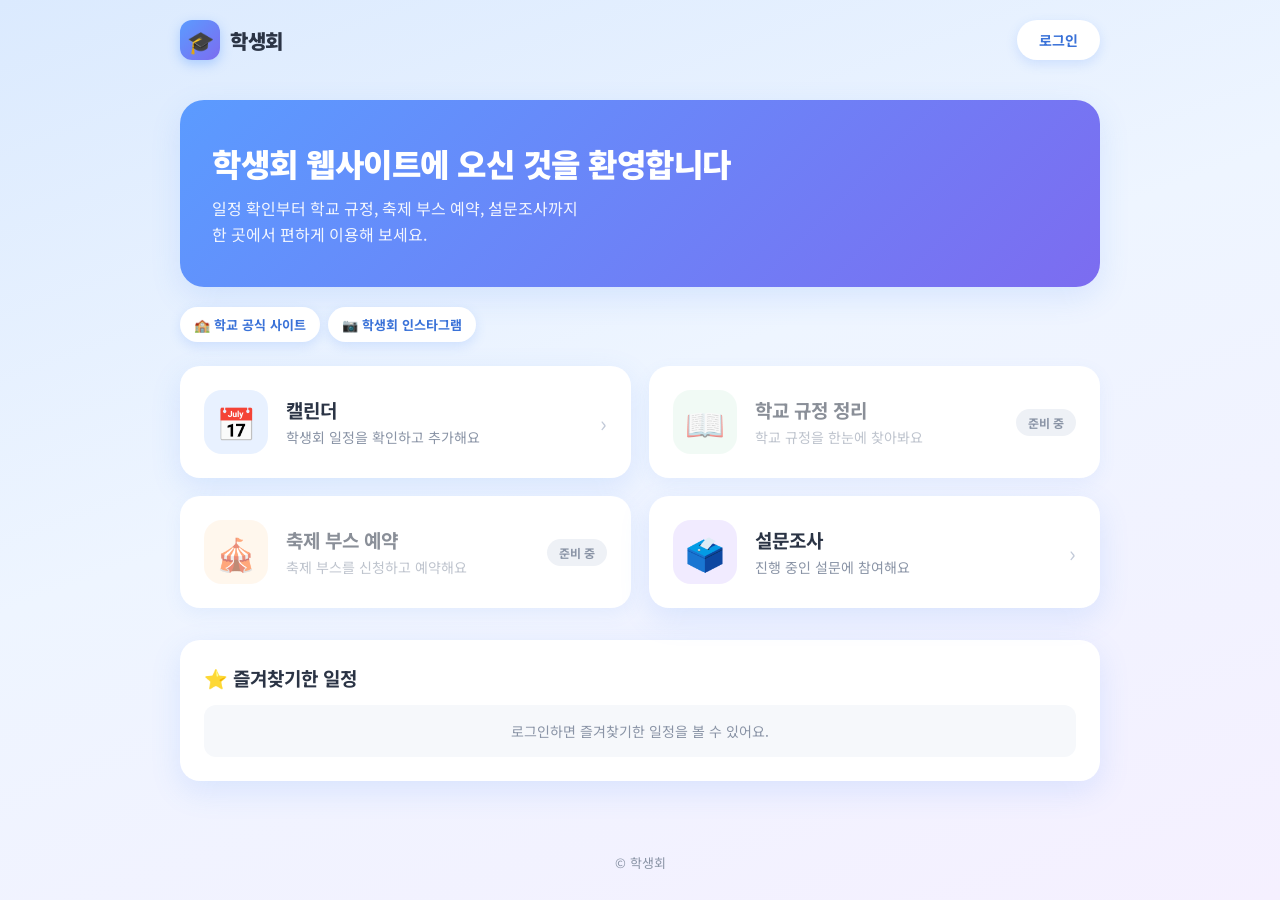
==== commit 74d6084c: "디테일 수정" ====
--- a/index.html
+++ b/index.html
@@ -5,6 +5,16 @@
     <meta name="viewport" content="width=device-width, initial-scale=1.0">
     <title>학생회 웹사이트</title>
     <link rel="stylesheet" href="main.css">
+    <style>
+        .quick-links { display: flex; flex-wrap: wrap; gap: 8px; margin: -12px 0 24px; }
+        .quick-link {
+            padding: 8px 14px; border: none; border-radius: 999px; background: white;
+            color: var(--primary-dark); font: inherit; font-size: 13px; font-weight: 700;
+            cursor: pointer; box-shadow: 0 4px 12px rgba(79, 140, 247, 0.18);
+            transition: background-color 0.15s, color 0.15s, transform 0.15s;
+        }
+        .quick-link:hover { background: var(--primary); color: white; transform: translateY(-1px); }
+    </style>
 </head>
 <body>
 
@@ -23,6 +33,12 @@
             <h1>학생회 웹사이트에 오신 것을 환영합니다</h1>
             <p>일정 확인부터 학교 규정, 축제 부스 예약, 설문조사까지<br>한 곳에서 편하게 이용해 보세요.</p>
         </section>
+
+        <!-- 바로가기 (링크는 최고 관리자가 관리자 페이지에서 설정) -->
+        <div class="quick-links" aria-label="바로가기">
+            <button type="button" class="quick-link" data-key="school">🏫 학교 공식 사이트</button>
+            <button type="button" class="quick-link" data-key="instagram">📷 학생회 인스타그램</button>
+        </div>
 
         <nav class="menu" aria-label="주요 메뉴">
 
@@ -207,6 +223,23 @@
         }
 
         renderFavorites();
+
+        // ---------- 바로가기 버튼 ----------
+        document.querySelectorAll(".quick-link").forEach(button => {
+            button.addEventListener("click", () => {
+                let links = {};
+                try { links = JSON.parse(localStorage.getItem("siteLinks")) || {}; } catch (error) { links = {}; }
+
+                const url = links[button.dataset.key];
+
+                if (!url || !/^https?:\/\//i.test(url)) {
+                    alert("아직 링크가 등록되지 않았어요.");
+                    return;
+                }
+
+                window.open(url, "_blank", "noopener,noreferrer");
+            });
+        });
     </script>
 </body>
 </html>
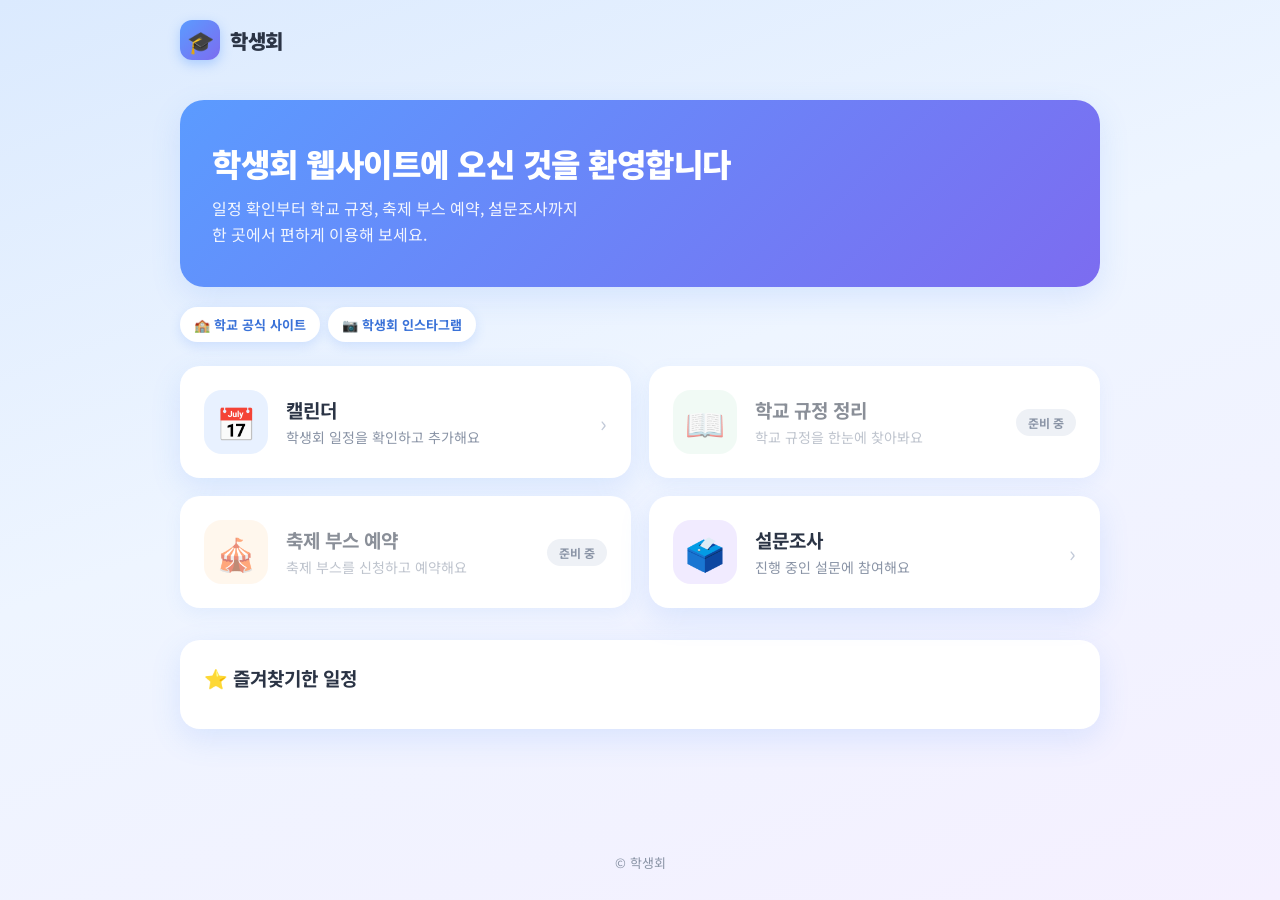
==== commit 8f7cce6b: "데이터 불러오기 수정" ====
--- a/index.html
+++ b/index.html
@@ -96,8 +96,9 @@
         © 학생회
     </footer>
 
-    <script src="auth.js"></script>
-    <script>
+    <script src="storage.js"></script>
+    <script type="after-ready" src="auth.js"></script>
+    <script type="after-ready">
         Auth.renderUserArea(document.getElementById("userArea"));
 
         // ---------- 즐겨찾기한 일정 ----------
@@ -124,30 +125,14 @@
             }
 
             // 내 즐겨찾기 ID 목록 (calendar 페이지에서 저장한 값)
-            let favoriteIds = [];
-
-            try {
-                const saved = JSON.parse(
-                    localStorage.getItem(`favoriteIds_${user.id}`)
-                );
-
-                if (Array.isArray(saved)) {
-                    favoriteIds = saved;
-                }
-            } catch (error) {
-                // 값이 깨졌으면 빈 목록으로 처리
-            }
+            // (값이 없거나 깨졌으면 빈 목록으로 처리)
+            const savedFavorites = getData(`favoriteIds_${user.id}`, []);
+            const favoriteIds = Array.isArray(savedFavorites) ? savedFavorites : [];
 
             const favoriteSet = new Set(favoriteIds);
 
             // 전체 일정
-            let schedules = {};
-
-            try {
-                schedules = JSON.parse(localStorage.getItem("schedules")) || {};
-            } catch (error) {
-                schedules = {};
-            }
+            const schedules = getData("schedules", {});
 
             // 오늘 날짜 (YYYY-MM-DD)
             const now = new Date();
@@ -227,8 +212,7 @@
         // ---------- 바로가기 버튼 ----------
         document.querySelectorAll(".quick-link").forEach(button => {
             button.addEventListener("click", () => {
-                let links = {};
-                try { links = JSON.parse(localStorage.getItem("siteLinks")) || {}; } catch (error) { links = {}; }
+                const links = getData("siteLinks", {});
 
                 const url = links[button.dataset.key];
 
--- a/main.css
+++ b/main.css
@@ -510,6 +510,13 @@
     font-size: 13px;
     line-height: 1.5;
     animation: shake 0.35s ease;
+}
+
+/* 성공 안내 문구: 오류처럼 떨리지 않고 초록색으로 표시 */
+.login-error.ok {
+    background-color: #e6f7ee;
+    color: #1f7a4a;
+    animation: none;
 }
 
 @keyframes shake {
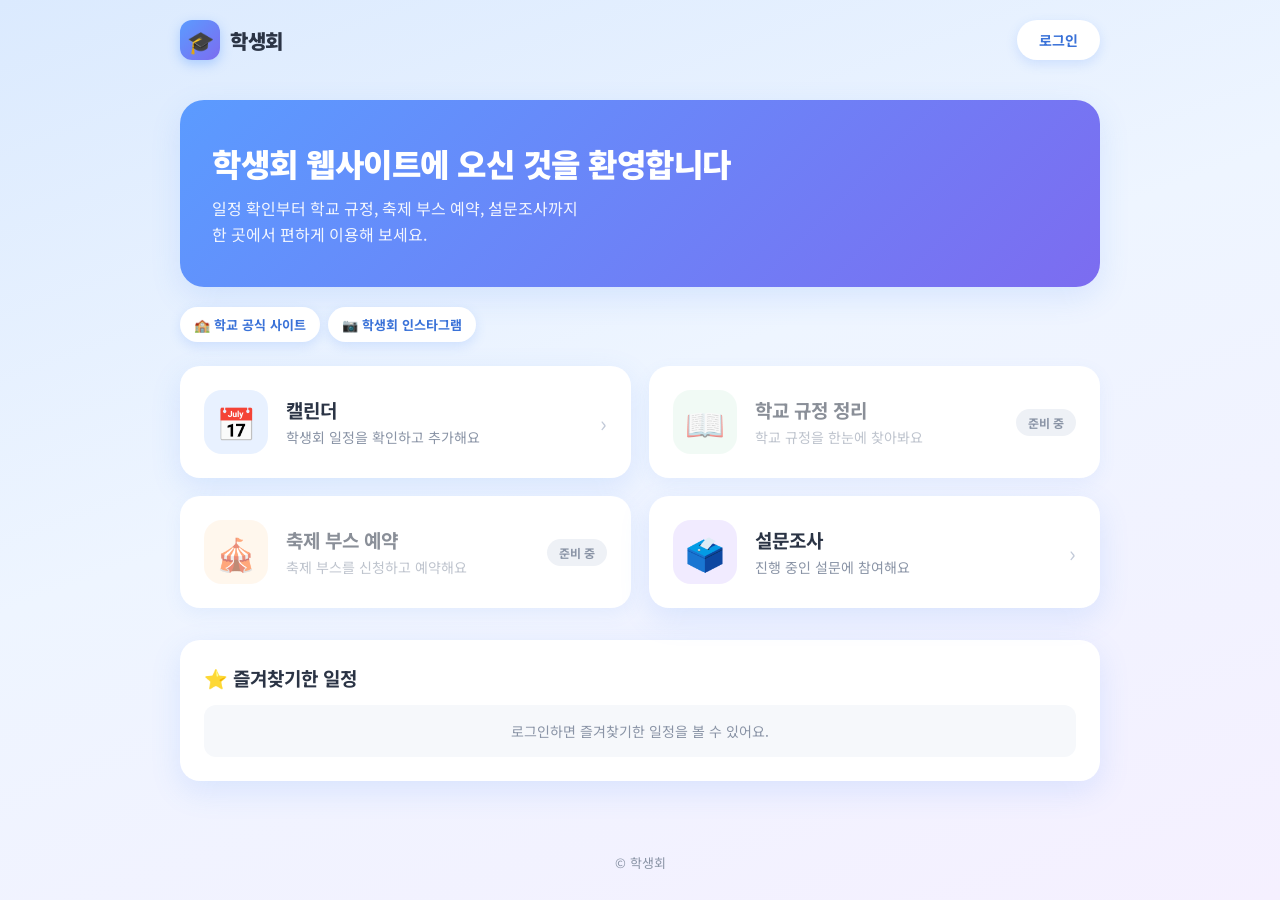
==== commit 3778bffa: "코드 정리" ====
--- a/index.html
+++ b/index.html
@@ -166,7 +166,7 @@
                     items.push({
                         datetime: datetime,
                         date: date,
-                        title: item.title ?? item.text ?? ""
+                        title: item.title ?? ""
                     });
                 });
             }
